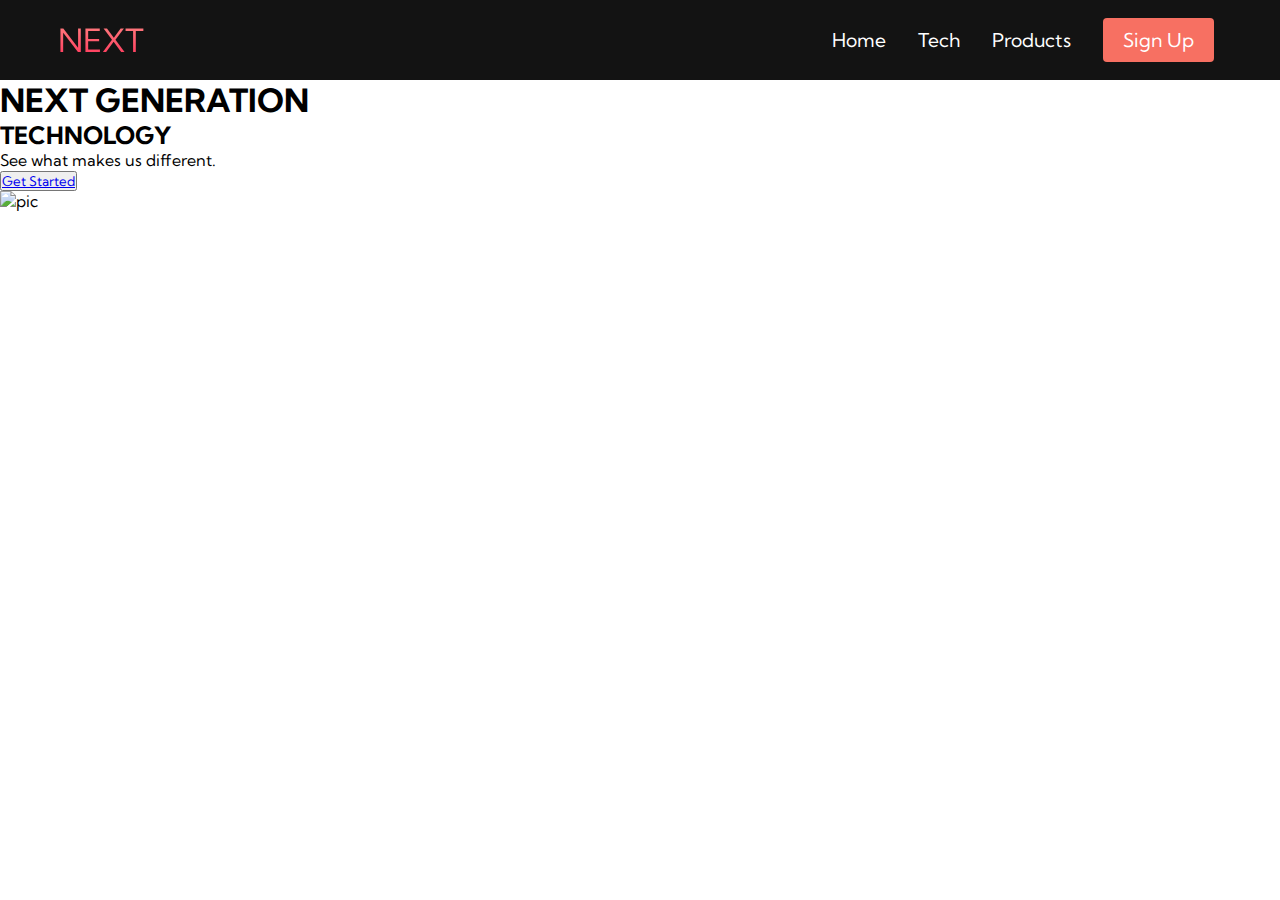
==== index.html @ 726bacb5 "add html structure for hero section" ====
<!DOCTYPE html>
<html lang="en">
    <head>
        <meta charset="UTF-8" />
        <meta name="viewport" content="width=device-width, initial-scale=1.0" />
        <title>Next Generation Technology</title>
        <link rel="stylesheet" href="style.css" />
        <link
            href="https://fonts.googleapis.com/css2?family=Kumbh+Sans:wght@400;700&display=swap"
            rel="stylesheet"
        />
        <link
            rel="stylesheet"
            href="https://use.fontawesome.com/releases/v5.14.0/css/all.css"
            integrity="sha384-HzLeBuhoNPvSl5KYnjx0BT+WB0QEEqLprO+NBkkk5gbc67FTaL7XIGa2w1L0Xbgc"
            crossorigin="anonymous"
      />
    </head>
    <body>
    <nav class="navbar">
        <div class="navbar__container">
            <a href="/" id="navbar__logo"><i class="fas fa-gem"></i>NEXT</a>
            <div class="navbar__toggle" id="mobile-menu">
                <span class="bar"></span> 
                <span class="bar"></span>
                <span class="bar"></span>
            </div>
            <ul class="navbar__menu">
            <li class="navbar__item">
                <a href="/" class="navbar__links">Home</a>
            </li>
            <li class="navbar__item">
                <a href="/tech.html" class="navbar__links">Tech</a>
            </li>
            <li class="navbar__item">
                <a href="/" class="navbar__links">Products</a>
            </li>
            <li class="navbar__btn"><a href="/" class="button">Sign Up</a></li>
            </ul>
        </div>
    </nav>


    <div class="main">
        <div class="main__container">
            <div class="maih__contnent">
                <h1>NEXT GENERATION</h1>
                <h2>TECHNOLOGY</h2>
                <p>See what makes us different.</p>
                <button class="main__btn">
                    <a href="/">Get Started</a>
                </button>
            </div>
            <div class="main_img--container">
                <img src="images/pick1.svg" alt="pic" id="main__img">
            </div>
        </div>
    </div>


    <script src="app.js"></script>
    </body>
</html>
---- style.css ----
* {
    box-sizing: border-box;
    margin: 0;
    caret-color: transparent;
    padding: 0;
    font-family: 'Kumbh Sans', sans-serif;
  }
  
  .navbar {
    background: #131313;
    height: 80px;
    display: flex;
    justify-content: center;
    align-items: center;
    font-size: 1.2rem;
    position: sticky;
    top: 0;
    z-index: 999;
  }
  
  .navbar__container {
    display: flex;
    justify-content: space-between;
    height: 80px;
    z-index: 1;
    width: 100%;
    max-width: 1300px;
    margin-right: auto;
    margin-left: auto;
    padding-right: 50px;
    padding-left: 50px;
  }
  
  #navbar__logo {
    background-color: #ff8177;
    background-image: linear-gradient(to top, #ff0844 0%, #ffb199 100%);
    background-size: 100%;
    -webkit-background-clip: text;
    -moz-background-clip: text;
    -webkit-text-fill-color: transparent;
    -moz-text-fill-color: transparent;
    display: flex;
    align-items: center;
    cursor: pointer;
    text-decoration: none;
    font-size: 2rem;
  }
  
  .fa-gem {
    margin-right: 0.5rem;
  }
  
  .navbar__menu {
    display: flex;
    align-items: center;
    list-style: none;
    text-align: center;
  }
  
  .navbar__item {
    height: 80px;
  }
  
  .navbar__links {
    color: #fff;
    display: flex;
    align-items: center;
    justify-content: center;
    text-decoration: none;
    padding: 0 1rem;
    height: 100%;
  }
  
  .navbar__btn {
    display: flex;
    justify-content: center;
    align-items: center;
    padding: 0 1rem;
    width: 100%;
  }
  
  .button {
    display: flex;
    justify-content: center;
    align-items: center;
    text-decoration: none;
    padding: 10px 20px;
    height: 100%;
    width: 100%;
    border: none;
    outline: none;
    border-radius: 4px;
    background: #f77062;
    color: #fff;
  }
  
  .button:hover {
    background: #4837ff;
    transition: all 0.3s ease;
  }
  
  .navbar__links:hover {
    color: #f77062;
    transition: all 0.3s ease;
  }
  
  @media screen and (max-width: 960px) {
    .navbar__container {
      display: flex;
      justify-content: space-between;
      height: 80px;
      z-index: 1;
      width: 100%;
      max-width: 1300px;
      padding: 0;
    }
  
    .navbar__menu {
      display: grid;
      grid-template-columns: auto;
      margin: 0;
      width: 100%;
      position: absolute;
      top: -1000px;
      opacity: 1;
      transition: all 0.5s ease;
      height: 50vh;
      z-index: -1;
    }
  
    .navbar__menu.active {
      background: #131313;
      top: 100%;
      opacity: 1;
      transition: all 0.5s ease;
      z-index: 99;
      height: 50vh;
      font-size: 1.6rem;
    }
  
    #navbar__logo {
      padding-left: 25px;
    }
  
    .navbar__toggle .bar {
      width: 25px;
      height: 3px;
      margin: 5px auto;
      transition: all 0.3s ease-in-out;
      background: #fff;
    }
  
    .navbar__item {
      width: 100%;
    }
  
    .navbar__links {
      text-align: center;
      padding: 2rem;
      width: 100%;
      display: table;
    }
  
    .navbar__btn {
      padding-bottom: 2rem;
    }
  
    .button {
      display: flex;
      justify-content: center;
      align-items: center;
      width: 80%;
      height: 80px;
      margin: 0;
    }
  
    #mobile-menu {
      position: absolute;
      top: 20%;
      right: 5%;
      transform: translate(5%, 20%);
    }
  
    .navbar__toggle .bar {
      display: block;
      cursor: pointer;
    }
  
    #mobile-menu.is-active .bar:nth-child(2) {
      opacity: 0;
    }
  
    #mobile-menu.is-active .bar:nth-child(1) {
      transform: translateY(8px) rotate(45deg);
    }
  
    #mobile-menu.is-active .bar:nth-child(3) {
      transform: translateY(-8px) rotate(-45deg);
    }
}
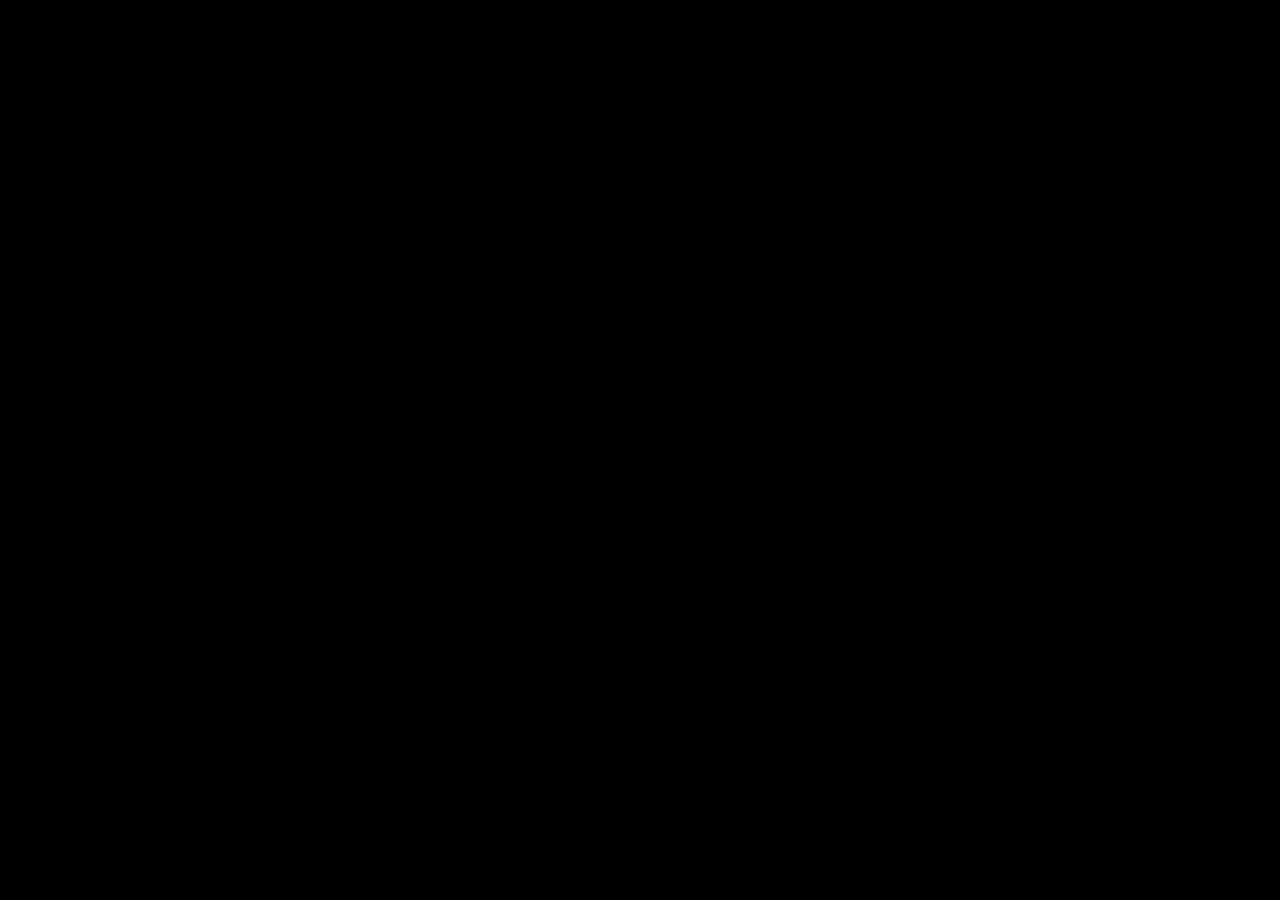
==== commit ecea1b8e: "add hero section style & welcome animation" ====
--- a/index.html
+++ b/index.html
@@ -16,48 +16,51 @@
             crossorigin="anonymous"
       />
     </head>
-    <body>
-    <nav class="navbar">
-        <div class="navbar__container">
-            <a href="/" id="navbar__logo"><i class="fas fa-gem"></i>NEXT</a>
-            <div class="navbar__toggle" id="mobile-menu">
-                <span class="bar"></span> 
-                <span class="bar"></span>
-                <span class="bar"></span>
+    <body class="welcome">
+        <span id="splash-overlay" class="splash"></span>
+        <span id="welcome" class="z-depth-4"></span>
+
+        <nav class="navbar">
+            <div class="navbar__container">
+                <a href="/" id="navbar__logo"><i class="fas fa-gem"></i>NEXT</a>
+                <div class="navbar__toggle" id="mobile-menu">
+                    <span class="bar"></span> 
+                    <span class="bar"></span>
+                    <span class="bar"></span>
+                </div>
+                <ul class="navbar__menu">
+                <li class="navbar__item">
+                    <a href="/" class="navbar__links">Home</a>
+                </li>
+                <li class="navbar__item">
+                    <a href="/tech.html" class="navbar__links">Tech</a>
+                </li>
+                <li class="navbar__item">
+                    <a href="/" class="navbar__links">Products</a>
+                </li>
+                <li class="navbar__btn"><a href="/" class="button">Sign Up</a></li>
+                </ul>
             </div>
-            <ul class="navbar__menu">
-            <li class="navbar__item">
-                <a href="/" class="navbar__links">Home</a>
-            </li>
-            <li class="navbar__item">
-                <a href="/tech.html" class="navbar__links">Tech</a>
-            </li>
-            <li class="navbar__item">
-                <a href="/" class="navbar__links">Products</a>
-            </li>
-            <li class="navbar__btn"><a href="/" class="button">Sign Up</a></li>
-            </ul>
-        </div>
-    </nav>
+        </nav>
 
 
-    <div class="main">
-        <div class="main__container">
-            <div class="maih__contnent">
-                <h1>NEXT GENERATION</h1>
-                <h2>TECHNOLOGY</h2>
-                <p>See what makes us different.</p>
-                <button class="main__btn">
-                    <a href="/">Get Started</a>
-                </button>
-            </div>
-            <div class="main_img--container">
-                <img src="images/pick1.svg" alt="pic" id="main__img">
+        <div class="main">
+            <div class="main__container">
+                <div class="main__contnent">
+                    <h1>NEXT GENERATION</h1>
+                    <h2>TECHNOLOGY</h2>
+                    <p>See what makes us different.</p>
+                    <button class="main__btn">
+                        <a href="/">Get Started</a>
+                    </button>
+                </div>
+                <div class="main_img--container">
+                    <img src="images/pic1.svg" alt="pic" id="main__img">
+                </div>
             </div>
         </div>
-    </div>
 
 
-    <script src="app.js"></script>
+        <script src="app.js"></script>
     </body>
 </html>--- a/style.css
+++ b/style.css
@@ -32,8 +32,7 @@
   }
   
   #navbar__logo {
-    background-color: #ff8177;
-    background-image: linear-gradient(to top, #ff0844 0%, #ffb199 100%);
+    background-image: linear-gradient(to top, #f77062 0%, #fe5196 100%);
     background-size: 100%;
     -webkit-background-clip: text;
     -moz-background-clip: text;
@@ -91,16 +90,19 @@
     outline: none;
     border-radius: 4px;
     background: #f77062;
+    background-image: linear-gradient(to top, #f77062 0%, #fe5196 100%);
     color: #fff;
+    transition: all .2s ease-in-out;
   }
   
   .button:hover {
-    background: #4837ff;
+    background: #0496ff;
     transition: all 0.3s ease;
+    transform: scale(1.08);
   }
   
   .navbar__links:hover {
-    color: #f77062;
+    color: #0496ff;
     transition: all 0.3s ease;
   }
   
@@ -197,4 +199,392 @@
     #mobile-menu.is-active .bar:nth-child(3) {
       transform: translateY(-8px) rotate(-45deg);
     }
+}
+
+
+.main {
+  background-color: #141414;
+}
+
+.main__container {
+  display: grid;
+  grid-template-columns: 1fr 1fr;
+  align-items: center;
+  justify-self: center;
+  margin: 0 auto;
+  height: 90vh;
+  background-color: #141414;
+  z-index: 1;
+  width: 100%;
+  max-width: 1300px;
+  padding: 0 50px;
+}
+
+.maih__contnent h1 {
+  font-size: 4rem;
+  background-color: #ffb199; 
+  background-image: linear-gradient(to top, #ff0844 0%, #ffb199 100%);
+  background-size: 100%;
+  -webkit-background-clip: text;
+  -moz-background-clip: text;
+  -webkit-text-fill-color: transparent;
+  -moz-text-fill-color: transparent
+}
+
+.maih__contnent h2  {
+  font-size: 3rem;
+  background-color: #21d4fd; 
+  background-image: linear-gradient(to top, #b721ff 0%, #21d4fd 100%);
+  background-size: 100%;
+  -webkit-background-clip: text;
+  -moz-background-clip: text;
+  -webkit-text-fill-color: transparent;
+  -moz-text-fill-color: transparent
+}
+
+.maih__contnent p {
+  margin-top: 1rem;
+  font-size: 2rem;
+  font-weight: 700;
+  color: white;
+}
+
+.main__btn {
+  font-size: 1rem;
+  background-image: linear-gradient(to top, #f77062 0%, #fe5196 100%);
+  padding: 14px 32px;
+  border: none;
+  border-radius: 4px;
+  color: white;
+  margin-top: 2rem;
+  cursor: pointer;
+  position: relative;
+  outline: none;
+}
+
+
+.main__btn a {
+  position: relative;
+  text-decoration: none;
+  z-index: 2;
+  color: white;
+}
+
+.main__btn::after {
+  position: absolute;
+  content: '';
+  top: 0;
+  left: 0;
+  width: 0;
+  height: 100%;
+  background: #0496ff;
+  transition: all 0.35s;
+  border-radius: 4px;
+}
+
+.main__btn:hover {
+  color: white;
+}
+
+.main__btn:hover::after {
+  width: 100%;
+}
+
+.main__img--container {
+  text-align: center;
+}
+
+#main__img {
+  height: 80%;
+  width: 80%;
+}
+
+body.welcome {
+  background: #141414;
+  overflow: hidden;
+  -webkit-font-smoothing: antialiased;
+}
+
+.welcome .splash {
+  height: 0px;
+  padding: 0px;
+  border: 130em solid black;
+  position: fixed;
+  left: 50%;
+  top: 100%;
+  display: block;
+  box-sizing: initial;
+  overflow: hidden;
+  border-radius: 50%;
+  transform: translate(-50%, -50%);
+  animation: puff 0.5s 1.8s cubic-bezier(0.55, 0.055, 0.675, 0.19) forwards, borderRadius 0.2s 2.3s linear forwards;
+}
+
+.welcome #welcome {
+  background:linear-gradient(to top, #f77062 0%, #fe5196 100%);
+  width: 100px;
+  height: 56px;
+  position: absolute;
+  left: 50%;
+  top: 50%;
+  overflow: hidden;
+  opacity: 0;
+  transform: translate(-50%, -50%);
+  border-radius: 50%;
+  animation: init 0.5s 0.2s cubic-bezier(0.55, 0.055, 0.675, 0.19) forwards, moveDown 1s 0.8s cubic-bezier(0.6, -0.28, 0.735, 0.045) forwards, moveUp 1s 1.8s cubic-bezier(0.175, 0.885, 0.32, 1.275) forwards, materia 0.5s 2.7s cubic-bezier(0.86, 0, 0.07, 1) forwards, hide 2s 2.9s ease forwards;
+}
+   
+.navbar, 
+.main__btn{
+  opacity: 0;
+  animation: moveIn 2s 3.1s ease forwards;
+}
+
+@keyframes init {
+  0% {
+    width: 0px;
+    height: 0px;
+  }
+  100% {
+    width: 56px;
+    height: 56px;
+    margin-top: 0px;
+    opacity: 1;
+  }
+}
+
+@keyframes puff {
+  0% {
+    top: 100%;
+    height: 0px;
+    padding: 0px;
+  }
+  100% {
+    top: 50%;
+    height: 100%;
+    padding: 0px 100%;
+  }
+}
+
+@keyframes borderRadius {
+  0% {
+    border-radius: 50%;
+  }
+  100% {
+    border-radius: 0px;
+  }
+}
+
+@keyframes moveDown {
+  0% {
+    top: 50%;
+  }
+  50% {
+    top: 40%;
+  }
+  100% {
+    top: 100%;
+  }
+}
+
+@keyframes moveUp {
+  0% {
+    background:linear-gradient(to top, #f77062 0%, #fe5196 100%);
+    top: 100%;
+  }
+  50% {
+    top: 40%;
+  }
+  100% {
+    top: 50%;
+    background:linear-gradient(to top, #f77062 0%, #fe5196 100%);
+  }
+}
+
+@keyframes materia {
+  0% {
+    background:linear-gradient(to top, #f77062 0%, #fe5196 100%);
+  }
+  50% {
+    background:linear-gradient(to top, #f77062 0%, #fe5196 100%);
+    top: 26px;
+  }
+  100% {
+    background:linear-gradient(to top, #f77062 0%, #fe5196 100%);
+    width: 100%;
+    height: 100px;
+    border-radius: 0px;
+    top: 26px;
+  }
+}
+
+@keyframes moveIn {
+  0% {
+    opacity: 0;
+  }
+  100% {
+    opacity: 1;
+  }
+}
+
+@keyframes hide {
+  0% {
+    opacity: 1;
+  }
+  100% {
+    opacity: 0;
+  }
+} 
+
+
+
+.main {
+  background-color: #141414;
+}
+
+.main__container {
+  display: grid;
+  grid-template-columns: 1fr 1fr;
+  align-items: center;
+  justify-self: center;
+  margin: 0 auto;
+  height: 90vh;
+  background-color: #141414;
+  z-index: 1;
+  width: 100%;
+  max-width: 1300px;
+  padding: 0 50px;
+}
+
+.main__contnent h1 {
+  font-size: auto;
+  background-color: #ffb199; 
+  background-image: linear-gradient(to top, #ff0844 0%, #ffb199 100%);
+  background-size: 100%;
+  -webkit-background-clip: text;
+  -moz-background-clip: text;
+  -webkit-text-fill-color: transparent;
+  -moz-text-fill-color: transparent
+}
+
+.main__contnent h2  {
+  font-size: 3rem;
+  background-color: #21d4fd; 
+  background-image: linear-gradient(to top, #b721ff 0%, #21d4fd 100%);
+  background-size: 100%;
+  -webkit-background-clip: text;
+  -moz-background-clip: text;
+  -webkit-text-fill-color: transparent;
+  -moz-text-fill-color: transparent
+}
+
+.main__contnent p {
+  margin-top: 1rem;
+  font-size: 2rem;
+  font-weight: 700;
+  color: white;
+}
+
+.main__btn {
+  font-size: 1rem;
+  background-image: linear-gradient(to top, #f77062 0%, #fe5196 100%);
+  padding: 14px 32px;
+  border: none;
+  border-radius: 4px;
+  color: white;
+  margin-top: 2rem;
+  cursor: pointer;
+  position: relative;
+  outline: none;
+}
+
+
+.main__btn a {
+  position: relative;
+  text-decoration: none;
+  z-index: 2;
+  color: white;
+}
+
+.main__btn::after {
+  position: absolute;
+  content: '';
+  top: 0;
+  left: 0;
+  width: 0;
+  height: 100%;
+  background: #0496ff;
+  transition: all 0.35s;
+  border-radius: 4px;
+}
+
+.main__btn:hover {
+  color: white;
+}
+
+.main__btn:hover::after {
+  width: 100%;
+}
+
+.main_img--container{
+  text-align: center;
+  margin-left: 20px;
+}
+
+#main__img{
+  height: 80%;
+  width: 80%;
+}
+
+@media screen and (max-width: 768px) {
+  .main__container {
+    display: grid;
+    grid-template-columns: auto;
+    align-items: center;
+    justify-self: center;
+    width: 100%;
+    margin: 0 auto;
+    height: 90vh;
+  }
+
+  .main__contnent {
+    text-align: center;
+    margin-bottom: 4rem;
+  }
+
+  .main__contnent h1 {
+    font-size: 2.5rem;
+    margin-top: 2rem;
+  }
+
+  .main__contnent h2 {
+    font-size: 3rem;
+  }
+
+  .main__contnent p {
+    margin-top: 1rem;
+    font-size: 1.5rem;
+  }
+}
+
+
+@media screen and (max-width: 480px) {
+  .main__contnent h1 {
+    font-size: 2rem;
+    margin-top: 2rem;
+  }
+
+  .main__contnent h2 {
+    font-size: 2rem;
+  }
+
+  .main__contnent p {
+    margin-top: 2rem;
+    font-size: 1rem;
+  }
+
+  .main__btn {
+    padding: 12px 36px;
+    margin: 2rem 0;
+  }
 }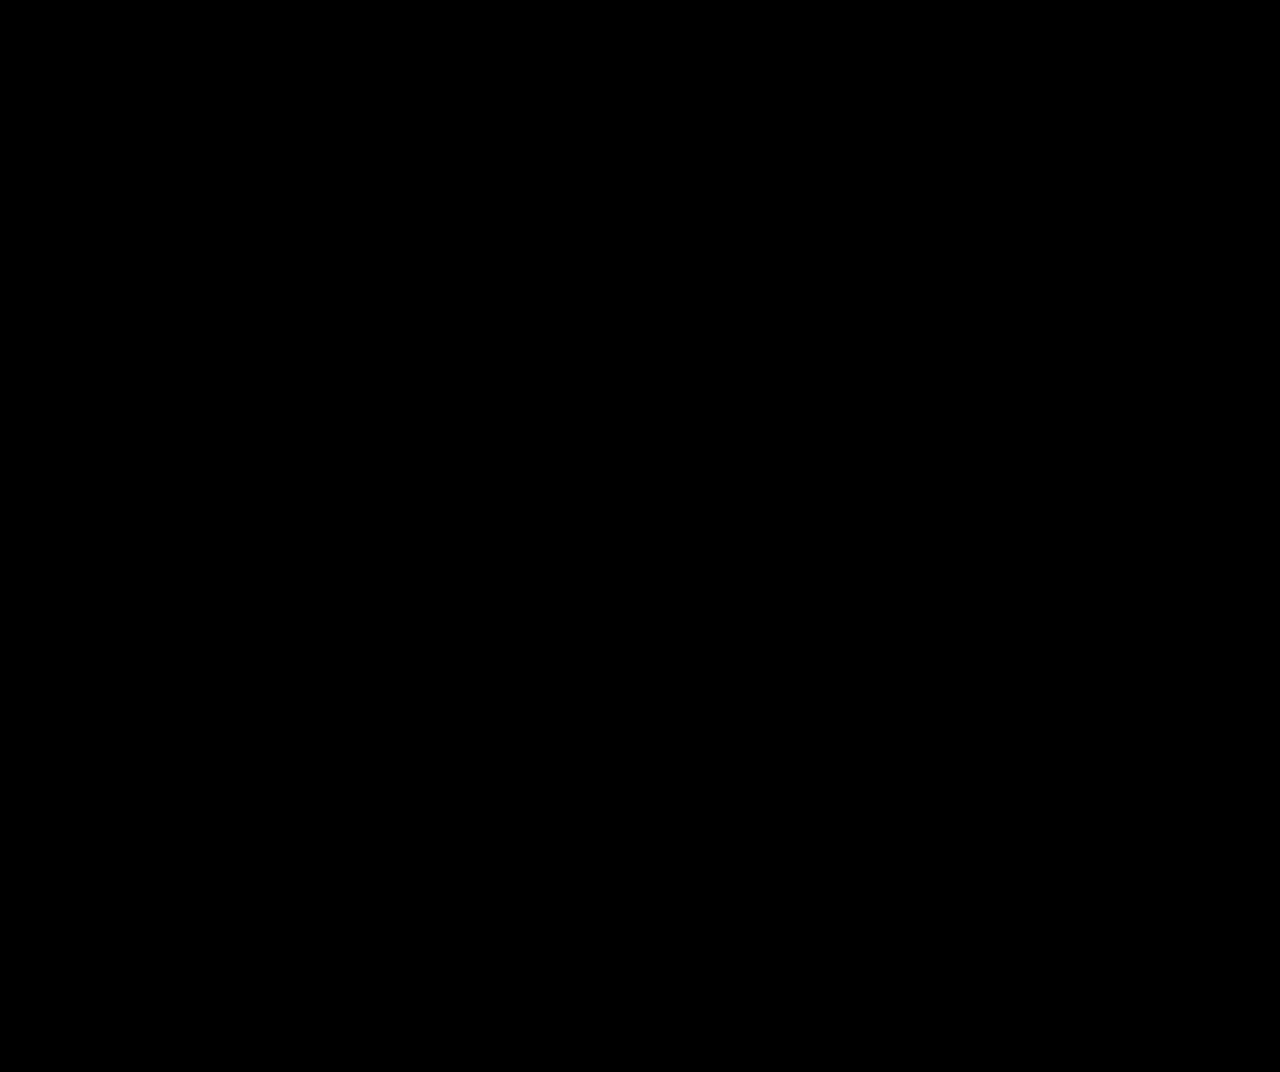
==== commit 1095c613: "add services structure" ====
--- a/index.html
+++ b/index.html
@@ -61,6 +61,23 @@
         </div>
 
 
+        <div class="service">
+            <h1>See what the hype is about</h1>
+            <div class="services__container">
+                <div class="services__card">
+                    <h2>Experience Bliss</h2>
+                    <p>AI Powered Technology</p>
+                    <button>Get Started</button>
+                </div>
+                <div class="services__card">
+                    <h2>Are you Ready?</h2>
+                    <p>Take the leap</p>
+                    <button>Get Started</button>
+                </div>
+            </div>
+        </div>
+
+
         <script src="app.js"></script>
     </body>
 </html>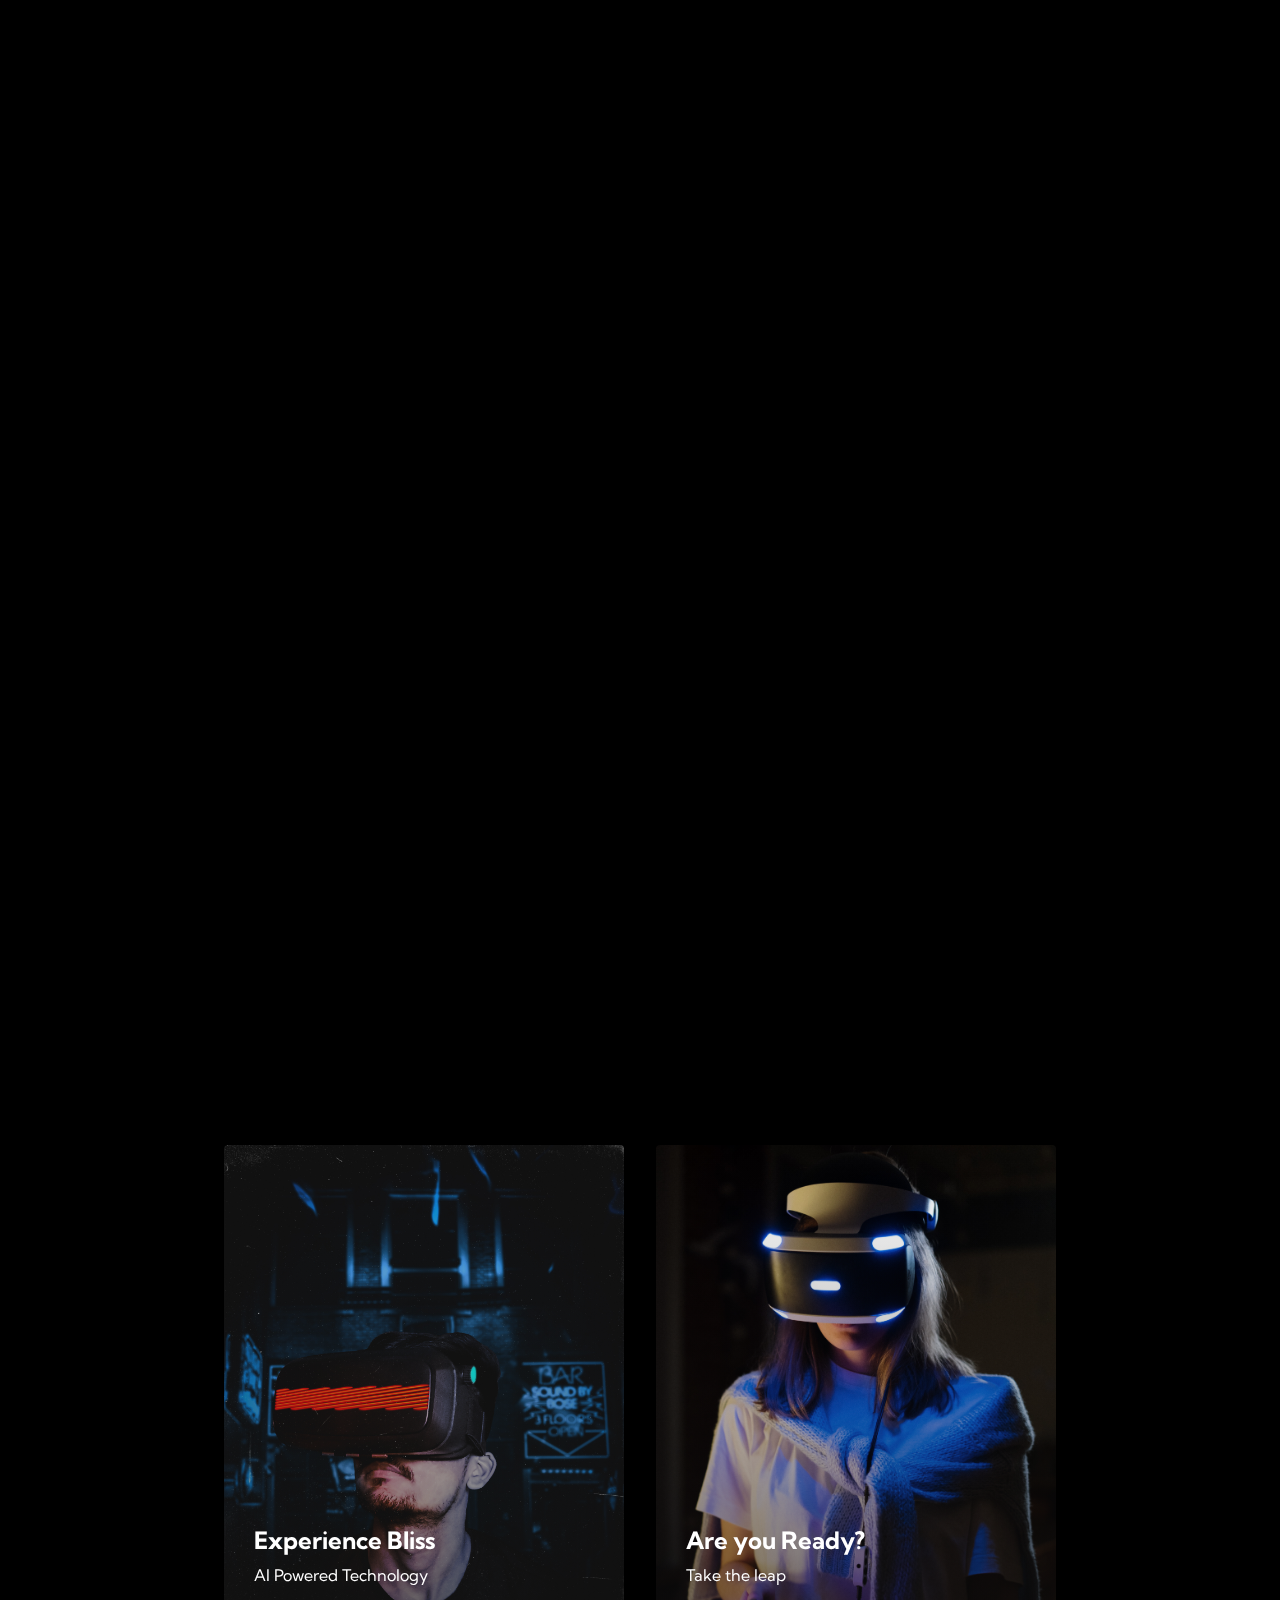
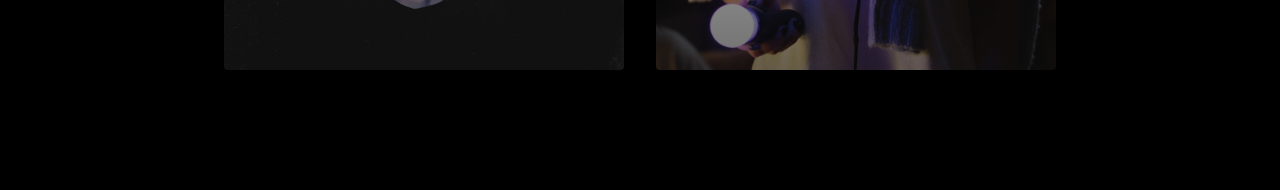
==== commit 70b5d64c: "add css to services" ====
--- a/index.html
+++ b/index.html
@@ -61,18 +61,21 @@
         </div>
 
 
-        <div class="service">
+        <div class="services">
             <h1>See what the hype is about</h1>
             <div class="services__container">
                 <div class="services__card">
                     <h2>Experience Bliss</h2>
                     <p>AI Powered Technology</p>
-                    <button>Get Started</button>
-                </div>
+                    <button class="main__btn">
+                        <a href="/">Get Started</a>
+                    </button>                </div>
                 <div class="services__card">
                     <h2>Are you Ready?</h2>
                     <p>Take the leap</p>
-                    <button>Get Started</button>
+                    <button class="main__btn">
+                        <a href="/">Get Started</a>
+                    </button>               
                 </div>
             </div>
         </div>
--- a/style.css
+++ b/style.css
@@ -301,7 +301,7 @@
 
 body.welcome {
   background: #141414;
-  overflow: hidden;
+  overflow: visible;
   -webkit-font-smoothing: antialiased;
 }
 
@@ -434,7 +434,8 @@
   100% {
     opacity: 0;
   }
-} 
+}
+
 
 
 
@@ -587,4 +588,122 @@
     padding: 12px 36px;
     margin: 2rem 0;
   }
-}+}
+
+
+.services {
+  background: #141414;
+  display: flex;
+  flex-direction: column;
+  align-items: center;
+  height: 100vh;
+}
+
+.services h1 {
+  margin-top: 100px;
+  background-color: #ff8177;
+  background-image: linear-gradient(to right, #ff8177 0%, #ff867a 0%,
+   #ff8c7f 21%, #f99185 52%, #cf556c 78%, #b12a5b 100%);
+  background-size: 100%;
+  margin-bottom: 5rem;
+  font-size: 3rem;
+  -webkit-background-clip: text;
+  -moz-background-clip: text;
+  -webkit-text-fill-color: transparent;
+  -moz-text-fill-color: transparent
+}
+
+.services__container {
+  display: flex;
+  justify-content: center;
+  flex-wrap: wrap;
+}
+
+.services__card:nth-child(1) {
+  margin: 1rem;
+  height: 525px;
+  width: 400px;
+  border-radius: 4px;
+  background-image: linear-gradient(to bottom, rgba(0, 0, 0, 0) 0%, rgba(17, 17, 17, 0.6) 100%), url('images/pic3.jpg');
+  background-size: cover;
+  position: relative;
+  color: white;
+}
+
+.services__card:nth-child(2) {
+  margin: 1rem;
+  height: 525px;
+  width: 400px;
+  border-radius: 4px;
+  background-image: linear-gradient(to bottom, rgba(0, 0, 0, 0) 0%, rgba(17, 17, 17, 0.6) 100%), url('images/pic4.jpg');
+  background-size: cover;
+  position: relative;
+  color: white;
+}
+
+.services h2 {
+  position: absolute;
+  top: 380px;
+  left: 30px;
+}
+
+.services__card p {
+  position: absolute;
+  top: 420px;
+  left: 30px;
+}
+
+.services__card button {
+  padding: 10px 20px;
+  border: none;
+  outline: none;
+  border-radius: 4px;
+  position: absolute;
+  top: 430px;
+  left: 30px;
+  font-size: 1rem;
+  background: #f77062;
+  background-image: linear-gradient(to top, #f77062 0%, #fe5196 100%);
+  color: #fff;
+  transition: all .2s ease-in-out;
+  cursor: pointer;
+}
+
+.services__card:hover {
+  transform: scale(1.1);
+  transition: 0.2s ease-in-out;
+  cursor: pointer;
+}
+
+@media screen and (max-width: 960px) {
+  .services{
+    height: 1600px;
+  }
+
+  .services h1 {
+    font-size: 2rem;
+    margin-top: 16rem;
+  }
+  
+}
+
+
+@media screen and (max-width: 480px) {
+  .services{
+    height: 1400px;
+  }
+
+  .services h1 {
+    font-size: 1.2rem;
+    margin-top: 4rem;
+  }
+
+  .services__card:nth-child(1){
+    width: 300px;
+  }
+
+    .services__card:nth-child(1){
+    width: 300px;
+  }
+  
+}
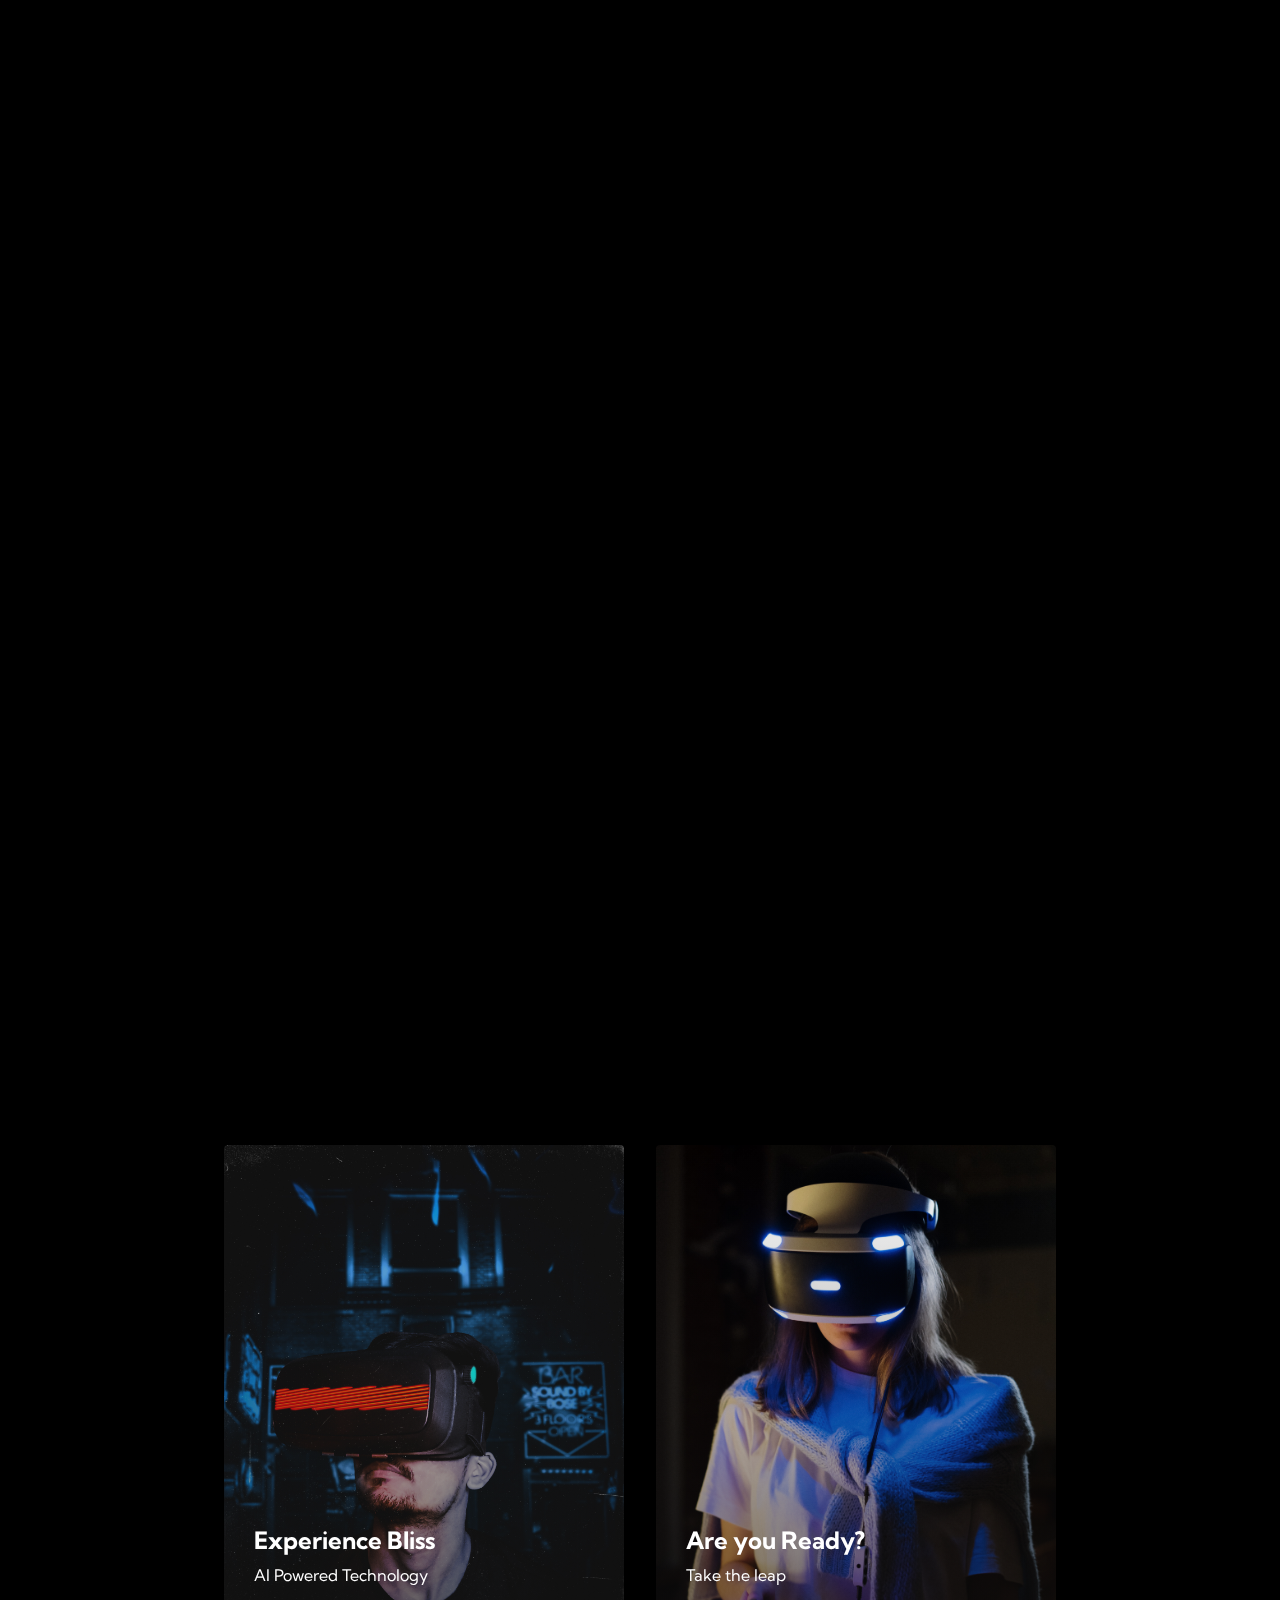
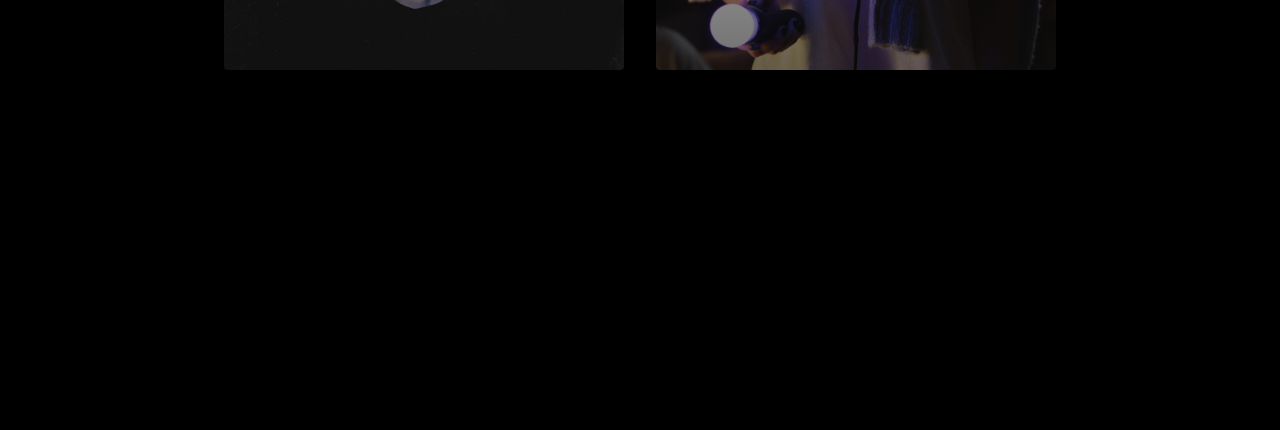
==== commit 28002db5: "add footer structure & fix some bugs" ====
--- a/index.html
+++ b/index.html
@@ -81,6 +81,51 @@
         </div>
 
 
+<<<<<<< Updated upstream
+=======
+
+        <div class="footer__container">
+            <div class="footer__links">
+                <div class="footer__link--wraper">
+
+                    <div class="footer__link--items">
+                        <h2>Abuout Us</h2>
+                        <a href="/">How it works</a>
+                        <a href="/">Testimonals</a>
+                        <a href="/">Careers</a>
+                        <a href="/">Investments</a>
+                        <a href="/">Terms of Service</a>
+                    </div>
+
+                    <div class="footer__link--items">
+                        <h2>Contact Us</h2>
+                        <a href="/">Contact</a>
+                        <a href="/">Support</a>
+                        <a href="/">Destinations</a>
+                        <a href="/">Sponsorships</a>
+                    </div>
+
+                    <div class="footer__link--items">
+                        <h2>Vides</h2>
+                        <a href="/">Submit Video </a>
+                        <a href="/">Ambassadors</a>
+                        <a href="/">Agency</a>
+                        <a href="/">Influencer</a>
+                    </div>
+
+                    <div class="footer__link--items">
+                        <h2>Social Media</h2>
+                        <a href="/">Instagram</a>
+                        <a href="/">Facebook</a>
+                        <a href="/">Youtube</a>
+                        <a href="/">Twitter</a>
+                    </div>
+                    
+                </div>
+            </div>
+        </div>
+
+>>>>>>> Stashed changes
         <script src="app.js"></script>
     </body>
 </html>--- a/style.css
+++ b/style.css
@@ -299,10 +299,18 @@
   width: 80%;
 }
 
+
 body.welcome {
+  overflow: hidden;
   background: #141414;
-  overflow: visible;
   -webkit-font-smoothing: antialiased;
+  scrollbar-width: none;
+  -ms-overflow-style: none;
+}
+
+body.welcome::-webkit-scrollbar {
+  width: 0;
+  height: 0;
 }
 
 .welcome .splash {
@@ -314,7 +322,6 @@
   top: 100%;
   display: block;
   box-sizing: initial;
-  overflow: hidden;
   border-radius: 50%;
   transform: translate(-50%, -50%);
   animation: puff 0.5s 1.8s cubic-bezier(0.55, 0.055, 0.675, 0.19) forwards, borderRadius 0.2s 2.3s linear forwards;
@@ -327,7 +334,6 @@
   position: absolute;
   left: 50%;
   top: 50%;
-  overflow: hidden;
   opacity: 0;
   transform: translate(-50%, -50%);
   border-radius: 50%;
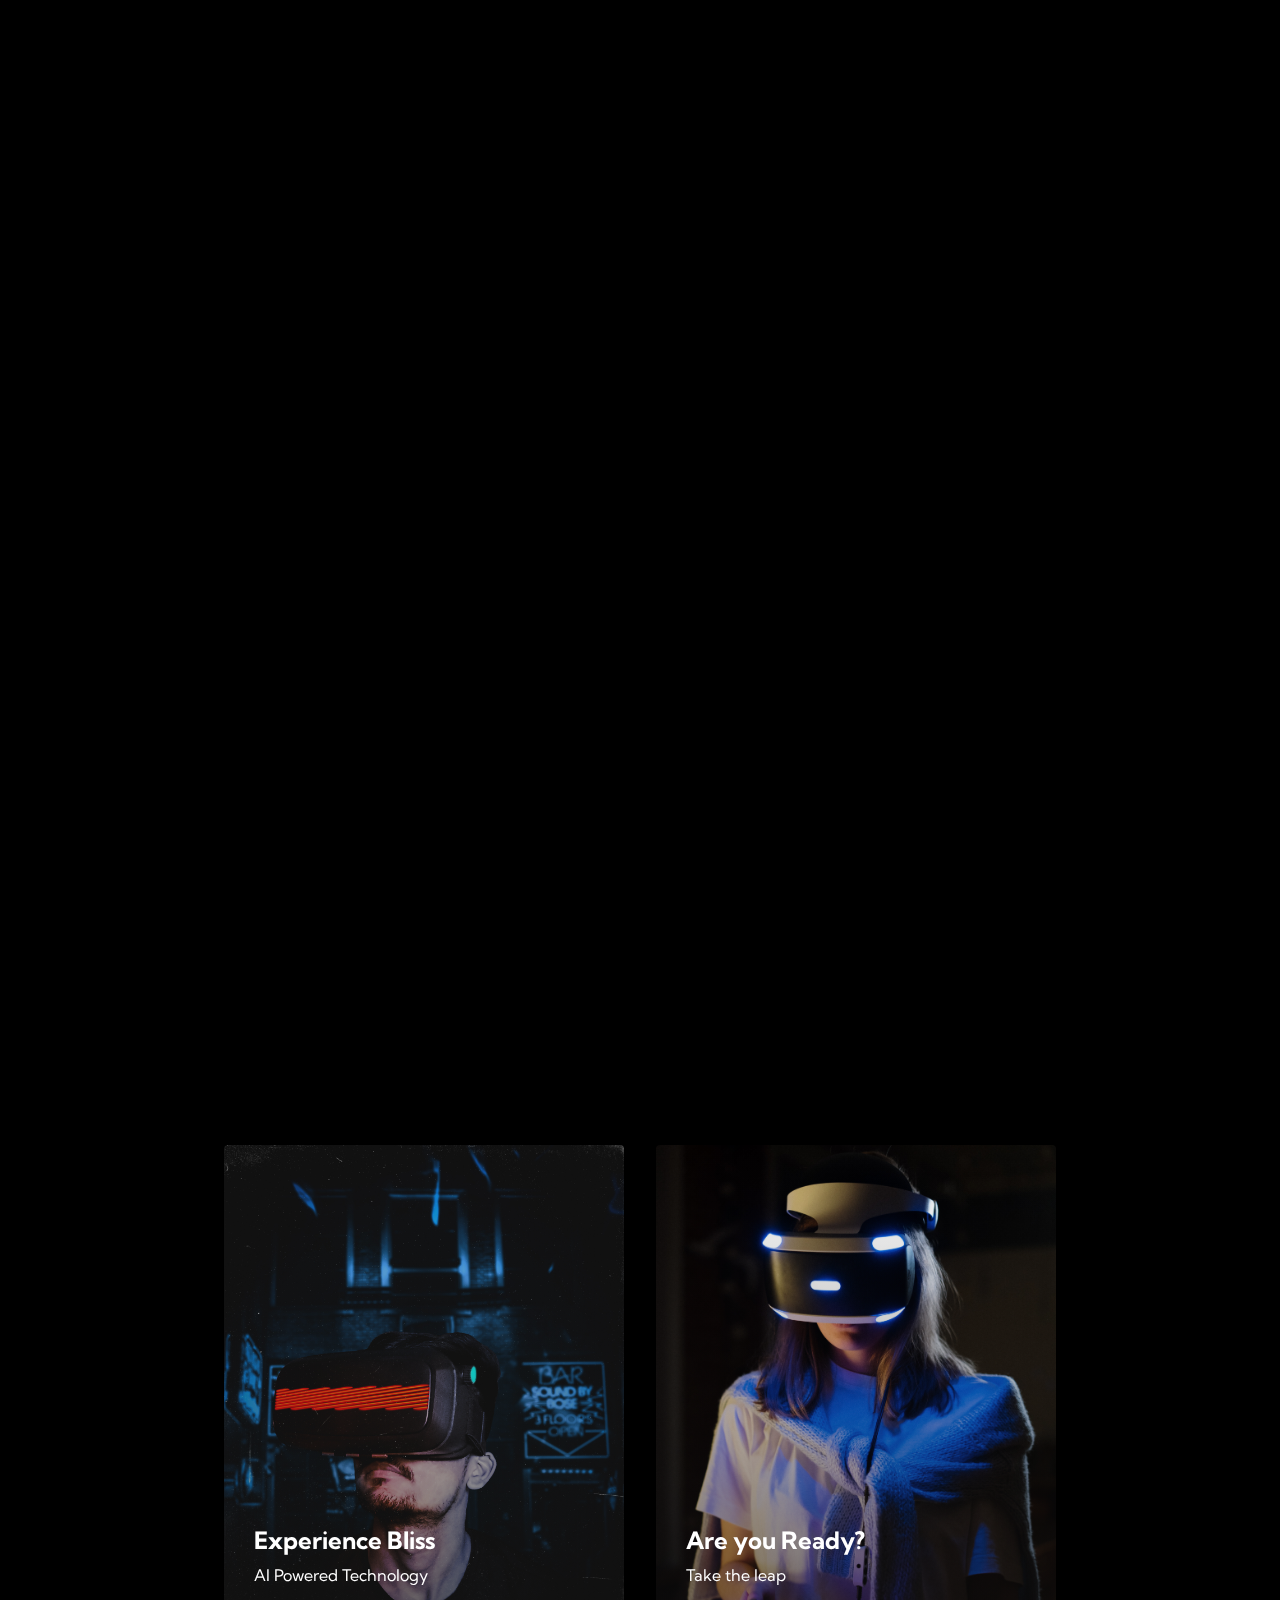
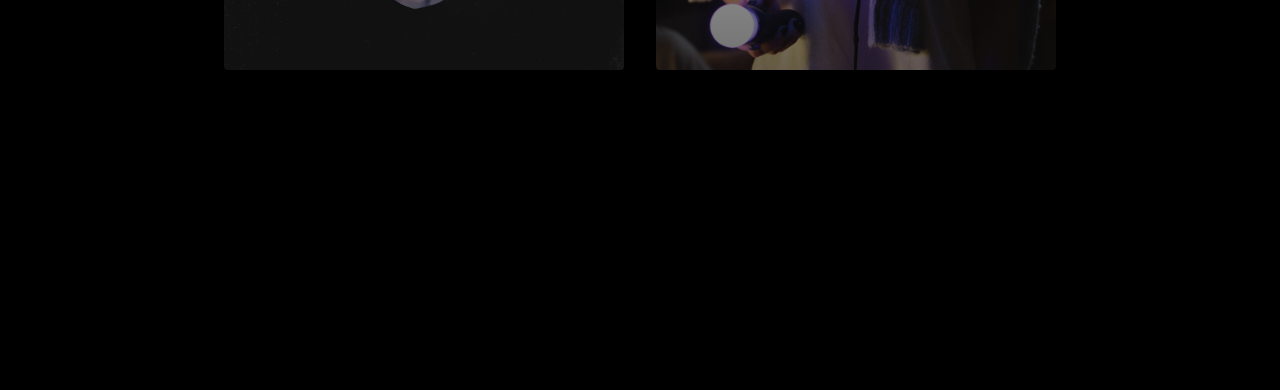
==== commit b7188aae: "add index changes" ====
--- a/index.html
+++ b/index.html
@@ -81,8 +81,6 @@
         </div>
 
 
-<<<<<<< Updated upstream
-=======
 
         <div class="footer__container">
             <div class="footer__links">
@@ -125,7 +123,6 @@
             </div>
         </div>
 
->>>>>>> Stashed changes
         <script src="app.js"></script>
     </body>
 </html>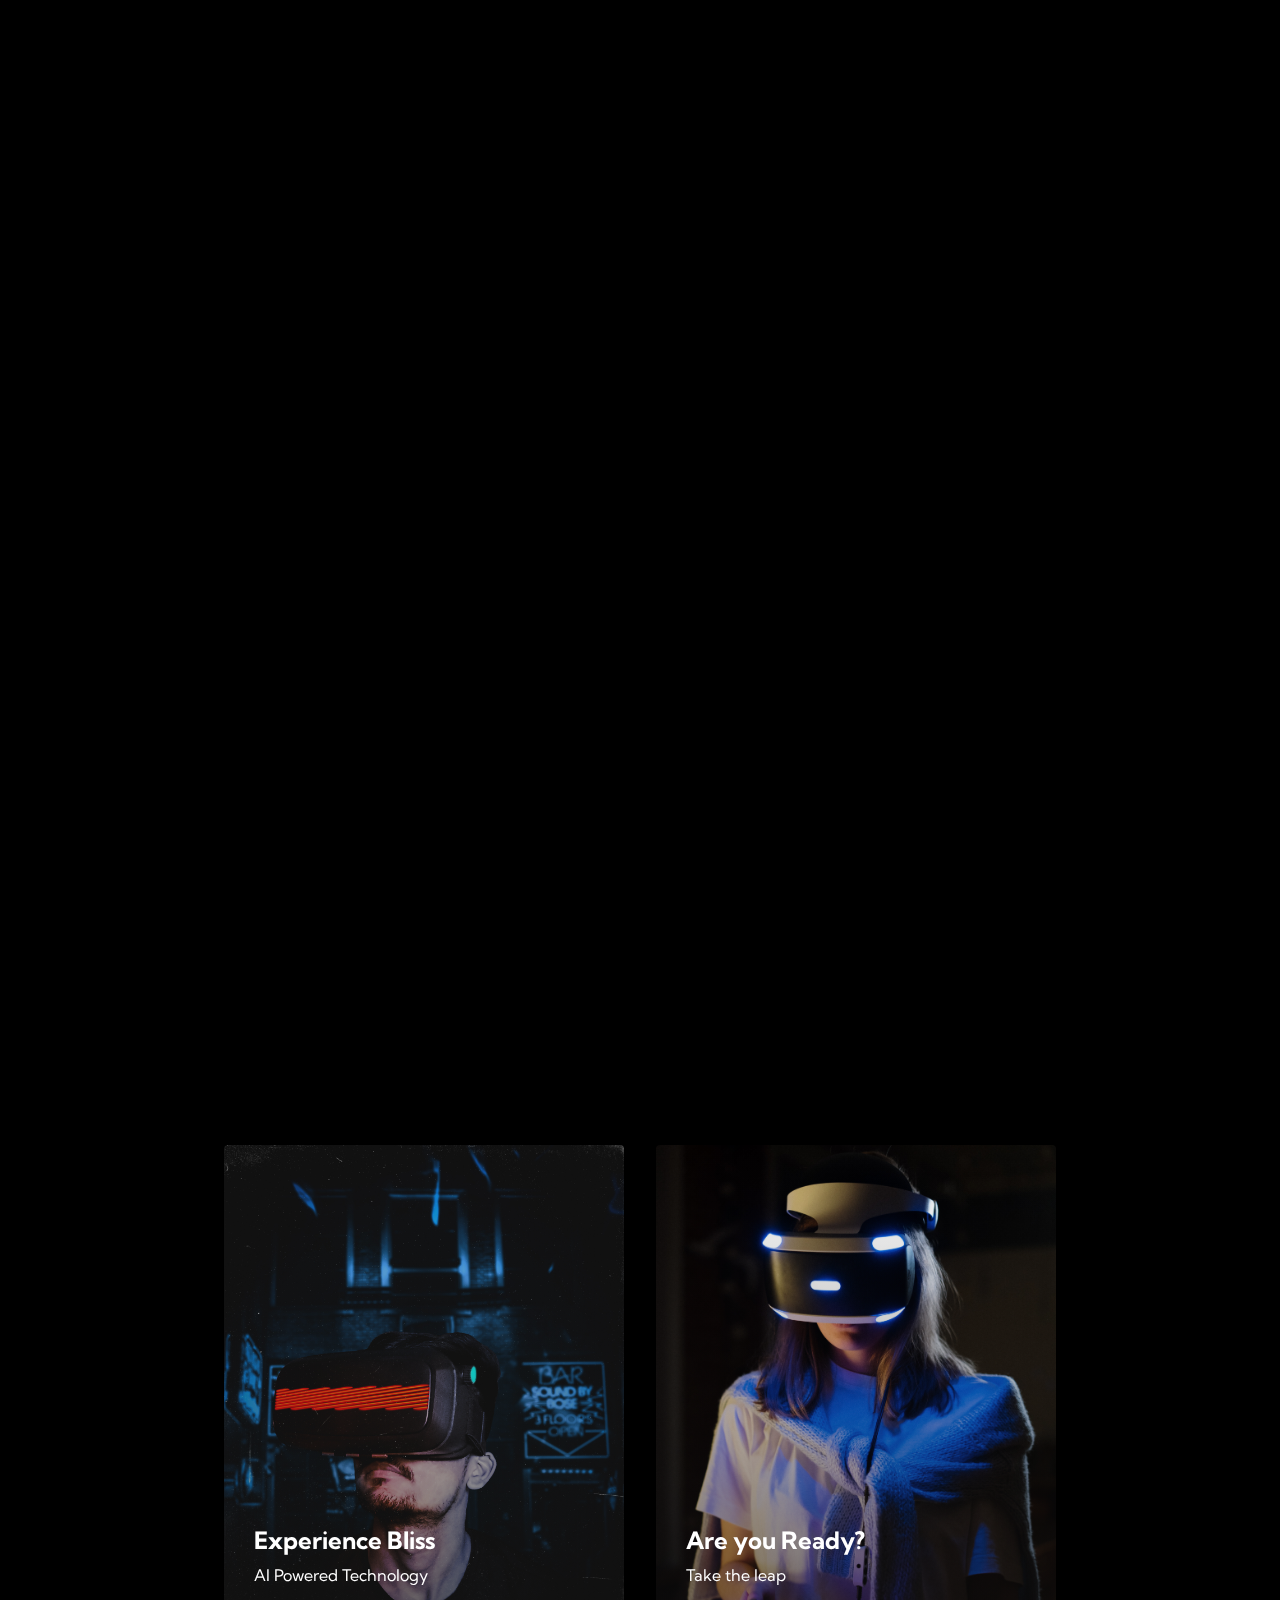
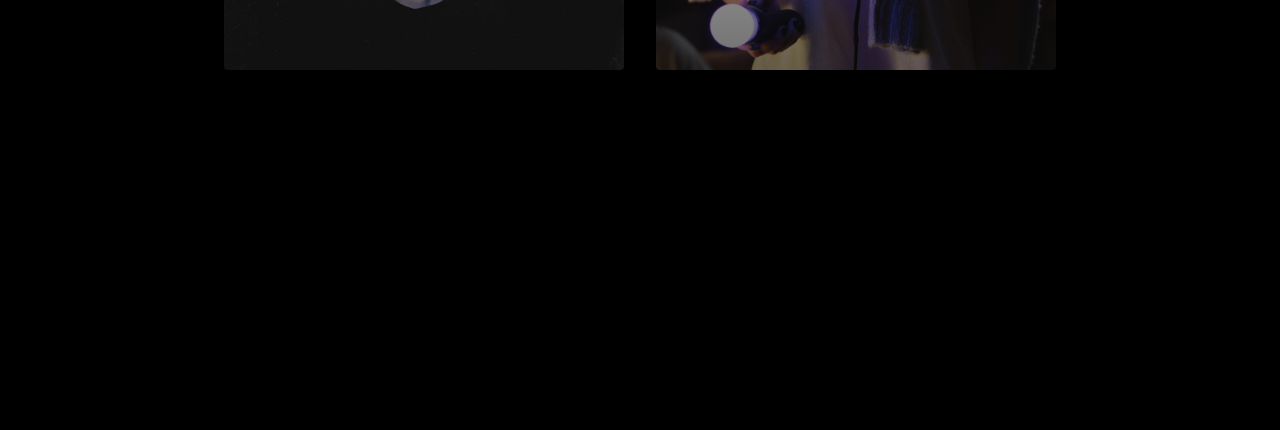
==== commit 265ee79f: "finish footer structure and add some extra features" ====
--- a/index.html
+++ b/index.html
@@ -121,6 +121,31 @@
                     
                 </div>
             </div>
+            <div class="socal__media">
+                <div class="socail__media--wrap">
+                    <div class="footer__logo">
+                        <a href="/" id="footer__logo"><i class="fas faa-gem">NEXT</i></a>
+                    </div>
+                    <p class="website__right">© NEXT 2022. All rights reserved</p>
+                    <div class="socail__icons">
+                        <a href="/" class="social__icon--link" target="_blank">
+                            <i class="fab fa-facebook"></i>
+                        </a>
+                        <a href="/" class="social__icon--link" target="_blank">
+                            <i class="fab fa-instagram"></i>
+                        </a>
+                        <a href="/" class="social__icon--link" target="_blank">
+                            <i class="fab fa-twitter"></i>
+                        </a>
+                        <a href="/" class="social__icon--link" target="_blank">
+                            <i class="fab fa-linkedin"></i>
+                        </a>
+                        <a href="/" class="social__icon--link" target="_blank">
+                            <i class="fab fa-youtube"></i>
+                        </a>
+                    </div>
+                </div>
+            </div>
         </div>
 
         <script src="app.js"></script>
--- a/style.css
+++ b/style.css
@@ -16,6 +16,7 @@
     position: sticky;
     top: 0;
     z-index: 999;
+    box-shadow: 0 1px 1px 0 rgba(247, 112, 98, .2);
   }
   
   .navbar__container {
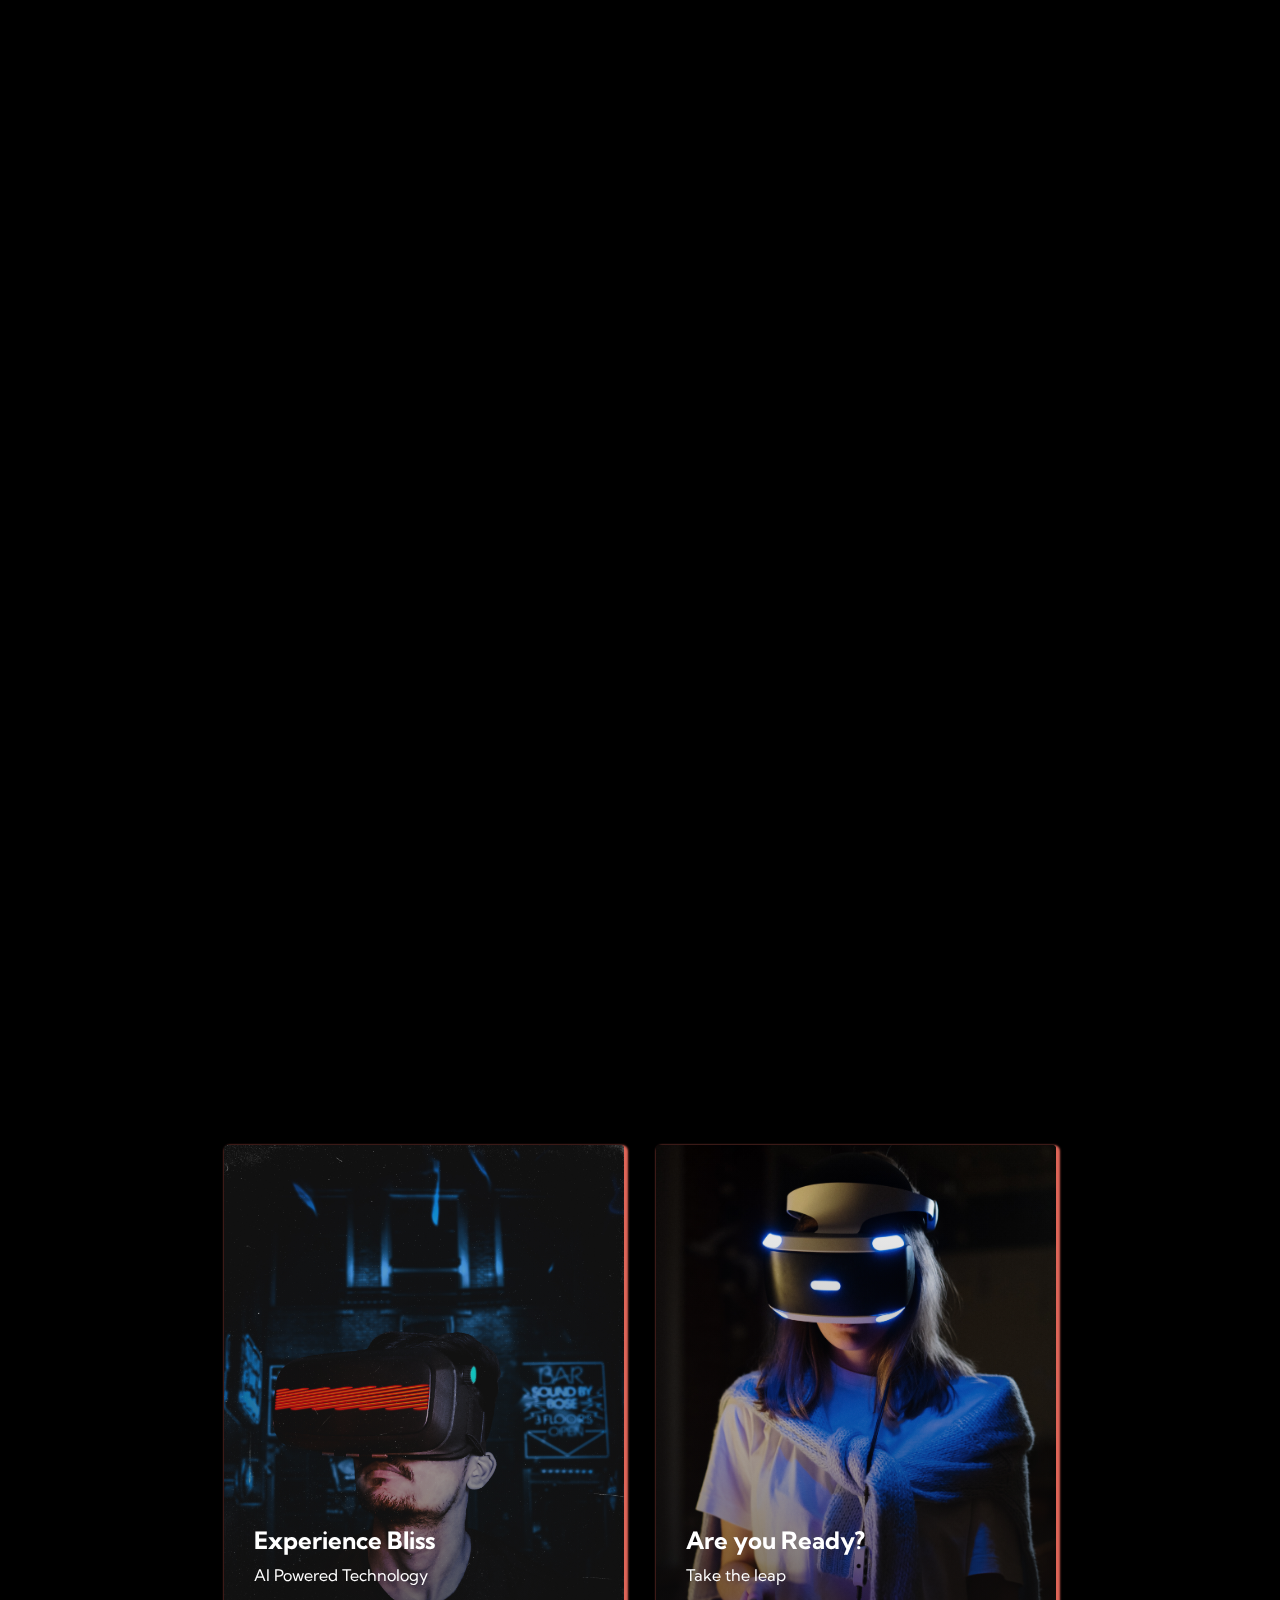
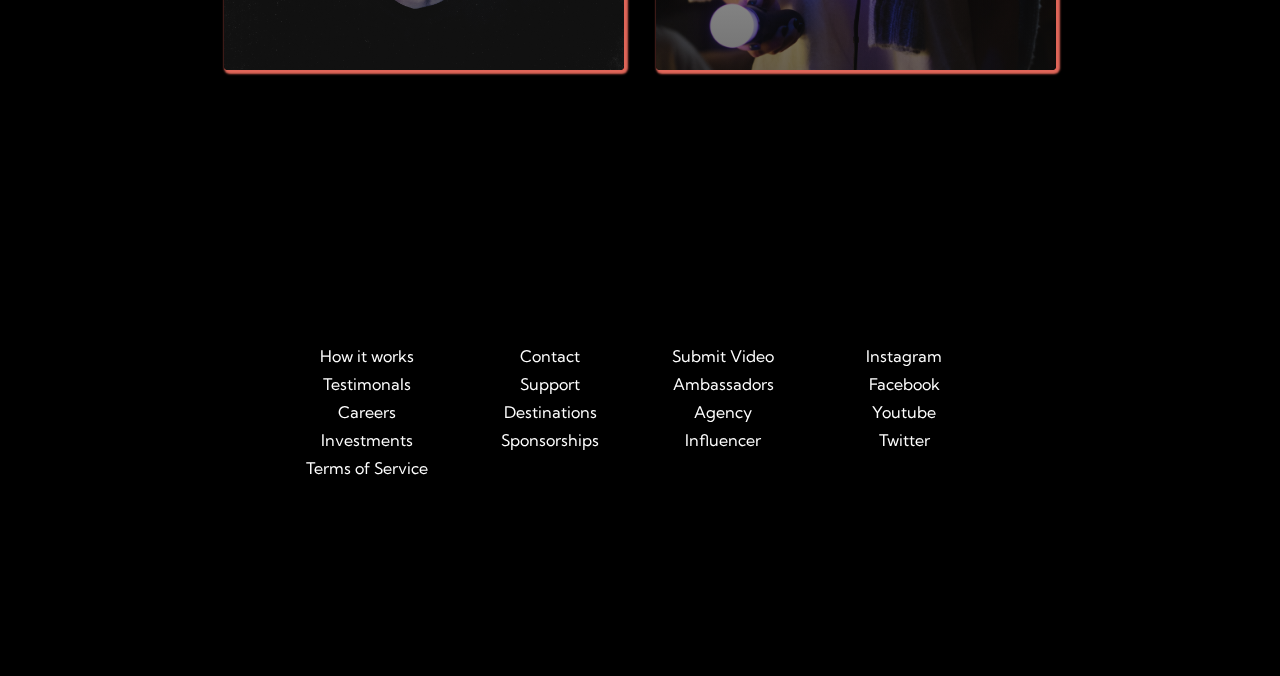
==== commit cd679011: "finish footer style" ====
--- a/index.html
+++ b/index.html
@@ -29,16 +29,17 @@
                     <span class="bar"></span>
                 </div>
                 <ul class="navbar__menu">
-                <li class="navbar__item">
-                    <a href="/" class="navbar__links">Home</a>
-                </li>
-                <li class="navbar__item">
-                    <a href="/tech.html" class="navbar__links">Tech</a>
-                </li>
-                <li class="navbar__item">
-                    <a href="/" class="navbar__links">Products</a>
-                </li>
-                <li class="navbar__btn"><a href="/" class="button">Sign Up</a></li>
+                    <li class="navbar__item">
+                        <a href="/" class="navbar__links">Home</a>
+                    </li>
+                    <li class="navbar__item">
+                        <a href="/tech.html" class="navbar__links">Tech</a>
+                    </li>
+                    <li class="navbar__item">
+                        <a href="/" class="navbar__links">Products</a>
+                    </li>
+                    <li class="navbar__btn">
+                        <a href="/" class="button">Sign Up</a></li>
                 </ul>
             </div>
         </nav>
@@ -84,10 +85,10 @@
 
         <div class="footer__container">
             <div class="footer__links">
-                <div class="footer__link--wraper">
+                <div class="footer__link--wrapper">
 
                     <div class="footer__link--items">
-                        <h2>Abuout Us</h2>
+                        <h2>About Us</h2>
                         <a href="/">How it works</a>
                         <a href="/">Testimonals</a>
                         <a href="/">Careers</a>
@@ -104,7 +105,7 @@
                     </div>
 
                     <div class="footer__link--items">
-                        <h2>Vides</h2>
+                        <h2>Videos</h2>
                         <a href="/">Submit Video </a>
                         <a href="/">Ambassadors</a>
                         <a href="/">Agency</a>
@@ -121,13 +122,13 @@
                     
                 </div>
             </div>
-            <div class="socal__media">
-                <div class="socail__media--wrap">
+            <div class="social__media">
+                <div class="social__media--wrap">
                     <div class="footer__logo">
-                        <a href="/" id="footer__logo"><i class="fas faa-gem">NEXT</i></a>
+                        <a href="/" id="footer__logo"><i class="fas fa-gem">NEXT</i></a>
                     </div>
-                    <p class="website__right">© NEXT 2022. All rights reserved</p>
-                    <div class="socail__icons">
+                    <p class="website__rights">© NEXT 2022. All rights reserved</p>
+                    <div class="social__icons">
                         <a href="/" class="social__icon--link" target="_blank">
                             <i class="fab fa-facebook"></i>
                         </a>
--- a/style.css
+++ b/style.css
@@ -633,6 +633,7 @@
   border-radius: 4px;
   background-image: linear-gradient(to bottom, rgba(0, 0, 0, 0) 0%, rgba(17, 17, 17, 0.6) 100%), url('images/pic3.jpg');
   background-size: cover;
+  box-shadow: 2px 2px 2px 2px rgba(247, 112, 98, .9);
   position: relative;
   color: white;
 }
@@ -645,6 +646,7 @@
   background-image: linear-gradient(to bottom, rgba(0, 0, 0, 0) 0%, rgba(17, 17, 17, 0.6) 100%), url('images/pic4.jpg');
   background-size: cover;
   position: relative;
+  box-shadow: 2px 2px 2px 2px rgba(247, 112, 98, .9);
   color: white;
 }
 
@@ -714,3 +716,153 @@
   }
   
 }
+
+
+.footer__container {
+  background-color: #141414;
+  padding: 5rem 0;
+  display: flex;
+  flex-direction: column;
+  justify-content: center;
+  align-items: center;
+}
+
+#footer__logo {
+  color: #fff;
+  display: flex;
+  align-items: center;
+  cursor: pointer;
+  text-decoration: none;
+  font-size: 2rem;
+}
+
+.footer__links {
+  width: 100%;
+  max-width: 1000px;
+  display: flex;
+  justify-content: center;
+}
+
+.footer__link--wrapper {
+  display: flex;
+}
+
+.footer__link--items {
+  display: flex;
+  flex-direction: column;
+  margin: 16px;
+  text-align: left;
+  width: 160px;
+  box-sizing: border-box;
+}
+
+.footer__link--items h2 {
+  margin-bottom: 16px;
+}
+
+.footer__link--items > h2 {
+  color: #fff;
+}
+
+.footer__link--items a {
+  color: #fff;
+  text-decoration: none;
+  margin-bottom: 0.5rem;
+  z-index: 1;
+}
+
+.footer__link--items a:hover {
+  color: #0496ff;
+  transition: all 0.3s ease;
+  transform: scale(1.05);
+}
+
+
+
+.social__icon--link {
+  color: #fff;
+  font-size: 24px;
+}
+
+.social__media {
+  max-width: 1000px;
+  width: 100%;
+}
+
+.social__media--wrap {
+  display: flex;
+  justify-content: space-between;
+  align-items: center;
+  width: 90%;
+  max-width: 1000px;
+  margin: 40px auto 0 auto;
+}
+
+.social__icons {
+  display: flex;
+  justify-content: space-between;
+  align-items: center;
+  width: 240px;
+  z-index: 1;
+}
+
+.social__icons a:hover {
+  color: #0496ff;
+  transition: all 0.3s ease;
+  transform: scale(1.25);
+}
+
+.social__logo {
+  color: #fff;
+  justify-self: start;
+  margin-left: 20px;
+  cursor: pointer;
+  text-decoration: none;
+  font-size: 2rem;
+  display: flex;
+  align-items: center;
+  margin-bottom: 16px;
+}
+
+.website__rights {
+  color: #fff;
+}
+
+
+.footer__link--items {
+  margin: 0;
+  padding: 30px;
+  width: max-content;
+  align-items: center;
+  justify-items: center;
+  text-align: center;
+}
+
+@media screen and (max-width: 820px) {
+  .footer__links {
+    padding-top: 2rem;
+  }
+
+  #footer__logo {
+    margin-bottom: 2rem;
+  }
+
+  .website__rights {
+    margin-bottom: 2rem;
+  }
+
+  .footer__link--wrapper {
+    flex-direction: column;
+    justify-content: center;
+  }
+
+  .social__media--wrap {
+    flex-direction: column;
+  }
+
+  .footer__link--items {
+    margin: 20px auto;
+    padding: 0px;
+    width: auto;
+  }
+}